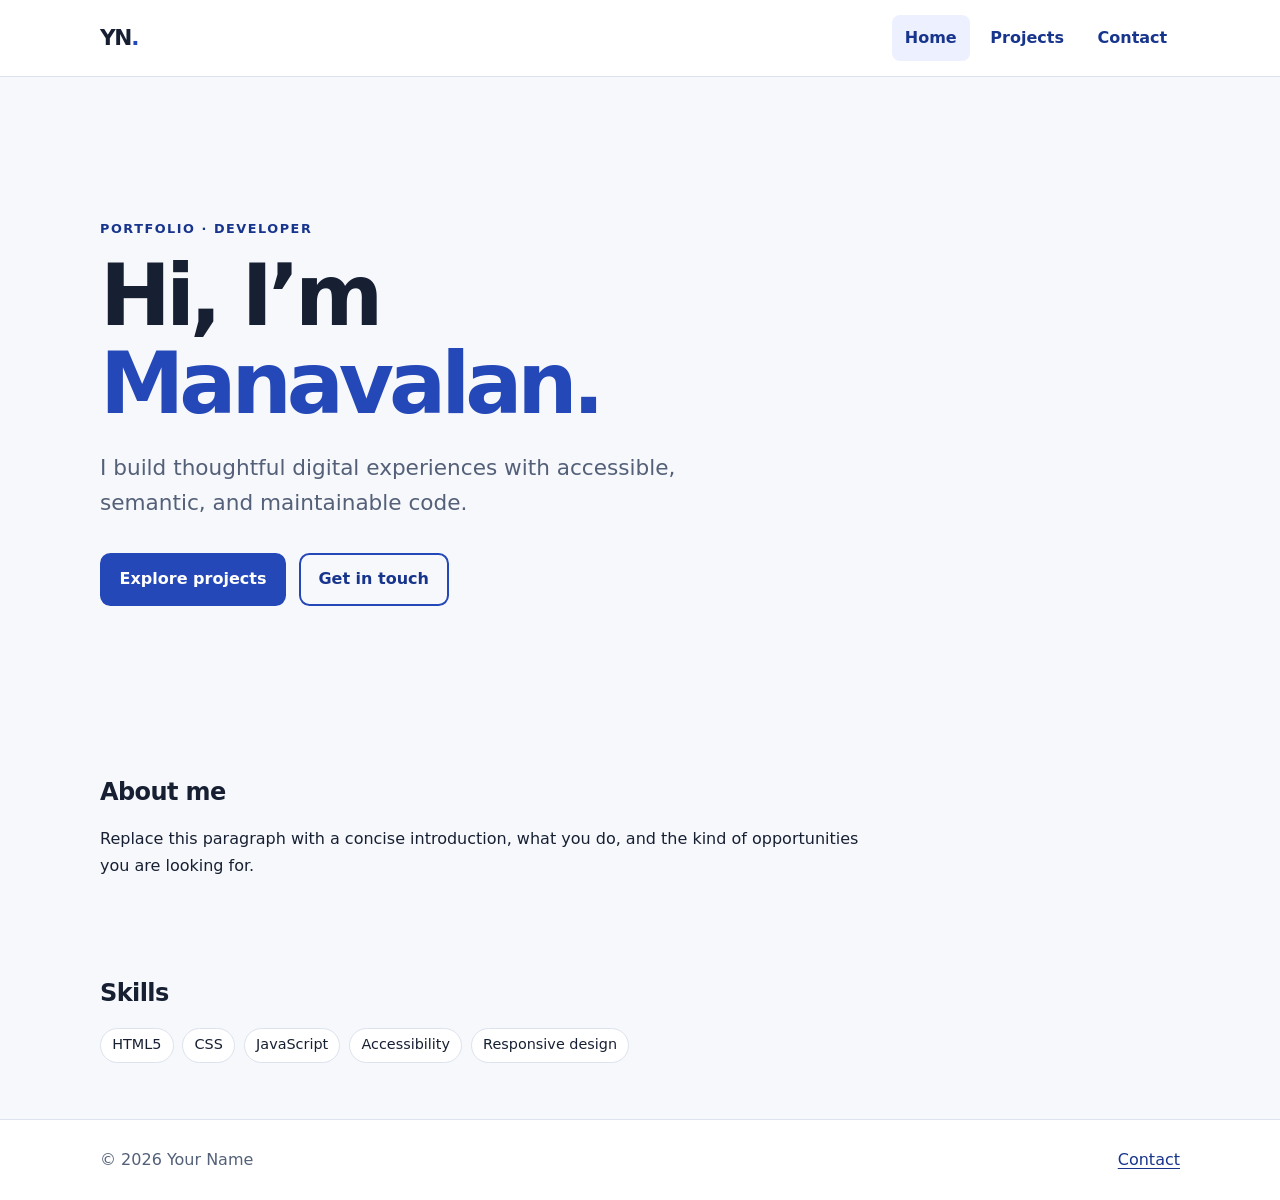
==== semantic-portfolio/index.html @ 903e0fd9 "Add files via upload" ====
<!doctype html>
<html lang="en">
<head>
  <meta charset="utf-8">
  <meta name="viewport" content="width=device-width, initial-scale=1">
  <meta name="description" content="Portfolio of Your Name, a developer building accessible, useful digital experiences.">
  <meta name="author" content="Manavalan">
  <meta name="theme-color" content="#172554">
  <meta property="og:type" content="website">
  <meta property="og:title" content="Your Name — Portfolio">
  <meta property="og:description" content="Projects, skills, and ways to get in touch with Your Name.">
  <title>Your Name — Portfolio</title>
  <link rel="canonical" href="https://example.com/">
  <link rel="stylesheet" href="assets/styles.css">
  <script src="assets/main.js" defer></script>
</head>
<body>
  <a class="skip-link" href="#main">Skip to main content</a>
  <header class="site-header">
    <div class="container header-inner">
      <a class="brand" href="index.html" aria-label="Your Name, home">YN<span aria-hidden="true">.</span></a>
      <nav aria-label="Main navigation">
        <ul class="nav-list">
          <li><a aria-current="page" href="index.html">Home</a></li>
          <li><a href="projects.html">Projects</a></li>
          <li><a href="contact.html">Contact</a></li>
        </ul>
      </nav>
    </div>
  </header>
  <main id="main" class="container">
    <section class="hero" aria-labelledby="hero-title">
      <p class="eyebrow">PORTFOLIO · DEVELOPER</p>
      <h1 id="hero-title">Hi, I’m <span>Manavalan.</span></h1>
      <p class="intro">I build thoughtful digital experiences with accessible, semantic, and maintainable code.</p>
      <div class="actions">
        <a class="button" href="projects.html">Explore projects</a>
        <a class="button button-secondary" href="contact.html">Get in touch</a>
      </div>
    </section>
    <section class="section" aria-labelledby="about-title">
      <h2 id="about-title">About me</h2>
      <p>Replace this paragraph with a concise introduction, what you do, and the kind of opportunities you are looking for.</p>
    </section>
    <section class="section" aria-labelledby="skills-title">
      <h2 id="skills-title">Skills</h2>
      <ul class="tag-list" aria-label="Technical skills">
        <li>HTML5</li><li>CSS</li><li>JavaScript</li><li>Accessibility</li><li>Responsive design</li>
      </ul>
    </section>
  </main>
  <footer class="site-footer">
    <div class="container footer-inner">
      <p>© <span data-year>2026</span> Your Name</p>
      <a href="contact.html">Contact</a>
    </div>
  </footer>
</body>
</html>
---- semantic-portfolio/assets/styles.css ----
:root {
  color-scheme: light;
  --ink: #172033;
  --muted: #536078;
  --paper: #f7f8fc;
  --surface: #ffffff;
  --accent: #2448b8;
  --accent-dark: #18358d;
  --line: #dce2ee;
  --focus: #ffbf47;
  font-family: system-ui, -apple-system, BlinkMacSystemFont, "Segoe UI", sans-serif;
}
* { box-sizing: border-box; }
html { scroll-behavior: smooth; }
body { margin: 0; background: var(--paper); color: var(--ink); line-height: 1.65; }
a { color: var(--accent-dark); text-underline-offset: .2em; }
a:hover { text-decoration-thickness: 2px; }
a:focus-visible, button:focus-visible, input:focus-visible, textarea:focus-visible {
  outline: 3px solid var(--focus); outline-offset: 3px;
}
.skip-link { position: absolute; z-index: 10; top: .5rem; left: .5rem; padding: .7rem 1rem; background: #fff; border: 2px solid var(--accent); transform: translateY(-160%); }
.skip-link:focus { transform: translateY(0); }
.container { width: min(100% - 2rem, 1080px); margin-inline: auto; }
.site-header { background: var(--surface); border-bottom: 1px solid var(--line); }
.header-inner, .footer-inner { display: flex; align-items: center; justify-content: space-between; gap: 1rem; min-height: 76px; }
.brand { font-size: 1.35rem; font-weight: 850; letter-spacing: -.06em; text-decoration: none; color: var(--ink); }
.brand span { color: var(--accent); }
.nav-list { display: flex; flex-wrap: wrap; gap: .5rem; padding: 0; margin: 0; list-style: none; }
.nav-list a { display: inline-block; padding: .6rem .8rem; border-radius: .5rem; text-decoration: none; font-weight: 650; }
.nav-list a[aria-current="page"], .nav-list a:hover { background: #edf1ff; }
.hero { padding-block: clamp(4rem, 12vw, 8rem); max-width: 780px; }
.eyebrow, .project-number { color: var(--accent-dark); font-size: .8rem; font-weight: 800; letter-spacing: .12em; }
h1, h2, p { overflow-wrap: anywhere; }
h1 { margin: .2rem 0 1rem; font-size: clamp(2.5rem, 8vw, 5.3rem); line-height: 1.04; letter-spacing: -.06em; }
h1 span { color: var(--accent); }
h2 { line-height: 1.2; letter-spacing: -.025em; }
.intro { max-width: 680px; color: var(--muted); font-size: clamp(1.1rem, 2.4vw, 1.35rem); }
.actions { display: flex; flex-wrap: wrap; gap: .8rem; margin-top: 2rem; }
.button { display: inline-flex; align-items: center; justify-content: center; min-height: 46px; padding: .7rem 1.1rem; border: 2px solid var(--accent); border-radius: .65rem; background: var(--accent); color: white; font: inherit; font-weight: 750; text-decoration: none; cursor: pointer; }
.button:hover { background: var(--accent-dark); border-color: var(--accent-dark); }
.button-secondary { background: transparent; color: var(--accent-dark); }
.button-secondary:hover { color: white; }
.section { padding-block: 1.5rem 2.5rem; max-width: 760px; }
.tag-list { display: flex; flex-wrap: wrap; gap: .55rem; list-style: none; padding: 0; margin: 1rem 0; }
.tag-list li { padding: .3rem .7rem; border: 1px solid var(--line); border-radius: 999px; background: #fff; font-size: .9rem; }
.page-heading { padding-block: 4rem 2rem; }
.page-heading h1 { font-size: clamp(2.7rem, 7vw, 4.6rem); }
.project-grid { display: grid; grid-template-columns: repeat(3, minmax(0, 1fr)); gap: 1rem; padding-bottom: 5rem; }
.project-card { padding: 1.4rem; border: 1px solid var(--line); border-radius: 1rem; background: var(--surface); }
.project-card h2 { font-size: 1.4rem; }
.project-card p:not(.project-number) { color: var(--muted); }
.text-link { font-weight: 750; }
.contact-layout { display: grid; grid-template-columns: minmax(0, .9fr) minmax(0, 1.1fr); gap: clamp(2rem, 7vw, 5rem); padding-bottom: 5rem; }
.contact-layout .page-heading { padding-top: 3rem; }
.contact-layout h1 { font-size: clamp(2.7rem, 6vw, 4rem); }
.contact-form { display: grid; gap: 1.15rem; align-content: start; padding: 1.5rem; border: 1px solid var(--line); border-radius: 1rem; background: var(--surface); }
.form-field { display: grid; gap: .4rem; }
label { font-weight: 750; }
input, textarea { width: 100%; padding: .75rem .85rem; border: 1px solid #8793aa; border-radius: .5rem; background: #fff; color: var(--ink); font: inherit; }
textarea { resize: vertical; }
.field-help, .form-note { margin: 0; color: var(--muted); font-size: .9rem; }
.site-footer { border-top: 1px solid var(--line); background: var(--surface); }
.footer-inner { min-height: 80px; color: var(--muted); }
.footer-inner p { margin: 0; }
.visually-hidden { position: absolute; width: 1px; height: 1px; padding: 0; margin: -1px; overflow: hidden; clip: rect(0, 0, 0, 0); white-space: nowrap; border: 0; }
@media (max-width: 760px) {
  .project-grid { grid-template-columns: 1fr; }
  .contact-layout { grid-template-columns: 1fr; gap: 0; }
  .contact-layout .page-heading { padding-top: 2.5rem; }
}
@media (max-width: 440px) {
  .header-inner { align-items: flex-start; flex-direction: column; justify-content: center; padding-block: .8rem; }
  .nav-list a { padding-inline: .55rem; }
  .contact-form { padding: 1rem; }
}
@media (prefers-reduced-motion: reduce) {
  html { scroll-behavior: auto; }
  *, *::before, *::after { animation-duration: .01ms !important; animation-iteration-count: 1 !important; transition-duration: .01ms !important; }
}
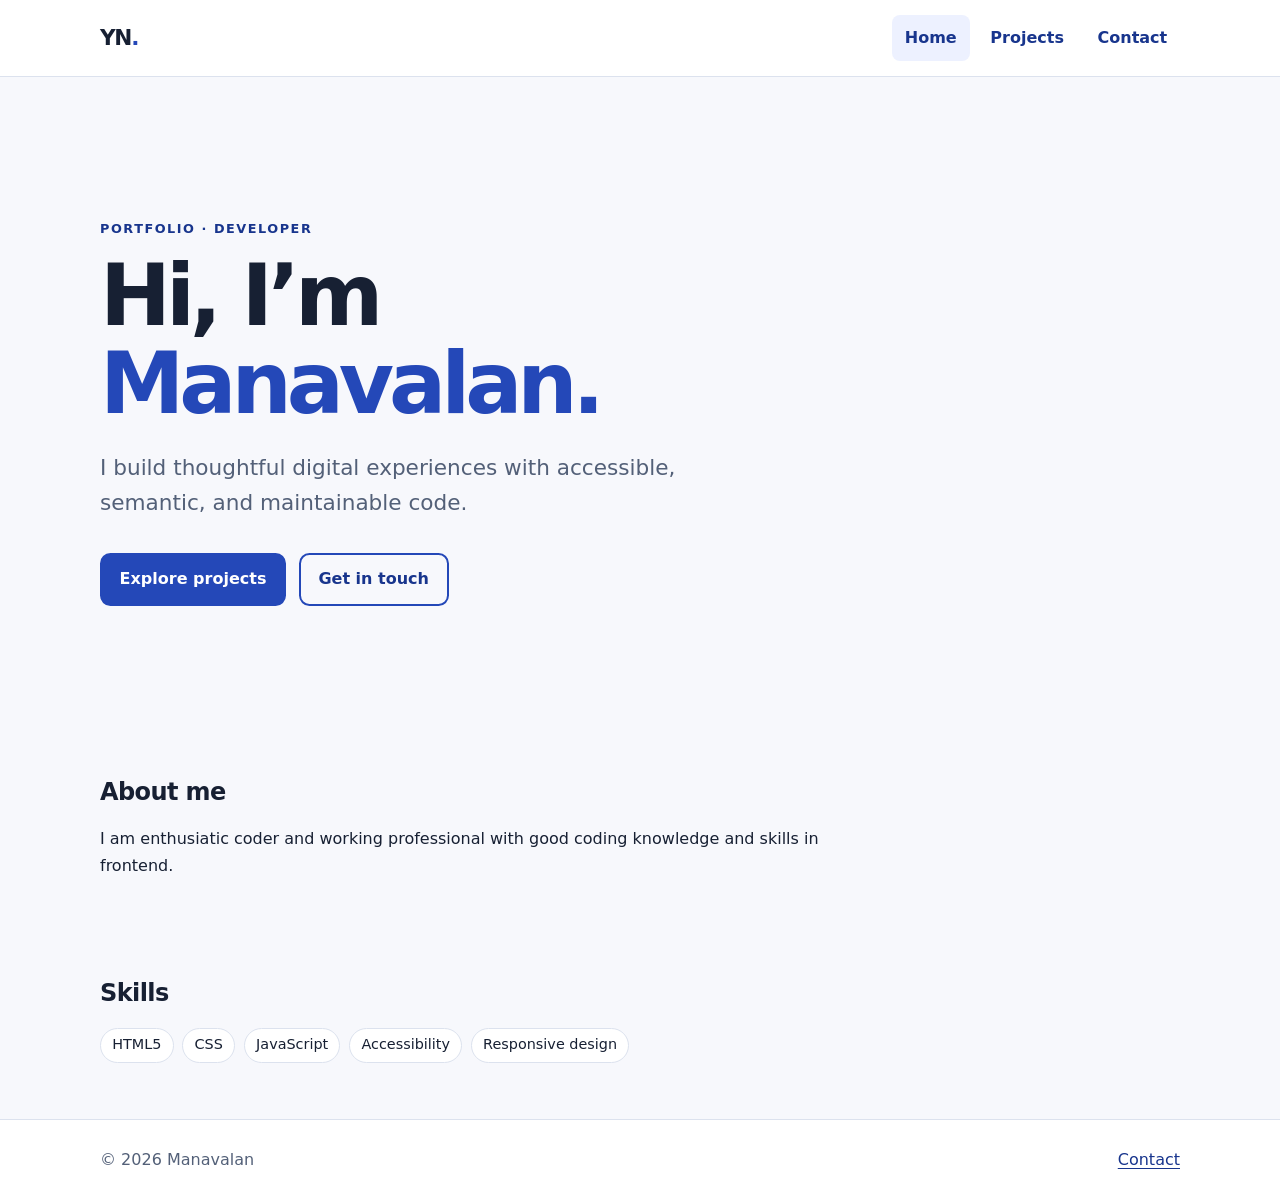
==== commit 234854e8: "Update index.html" ====
--- a/semantic-portfolio/index.html
+++ b/semantic-portfolio/index.html
@@ -40,7 +40,7 @@
     </section>
     <section class="section" aria-labelledby="about-title">
       <h2 id="about-title">About me</h2>
-      <p>Replace this paragraph with a concise introduction, what you do, and the kind of opportunities you are looking for.</p>
+      <p>I am enthusiatic coder and working professional with good coding knowledge and skills in frontend.</p>
     </section>
     <section class="section" aria-labelledby="skills-title">
       <h2 id="skills-title">Skills</h2>
@@ -51,7 +51,7 @@
   </main>
   <footer class="site-footer">
     <div class="container footer-inner">
-      <p>© <span data-year>2026</span> Your Name</p>
+      <p>© <span data-year>2026</span> Manavalan</p>
       <a href="contact.html">Contact</a>
     </div>
   </footer>
